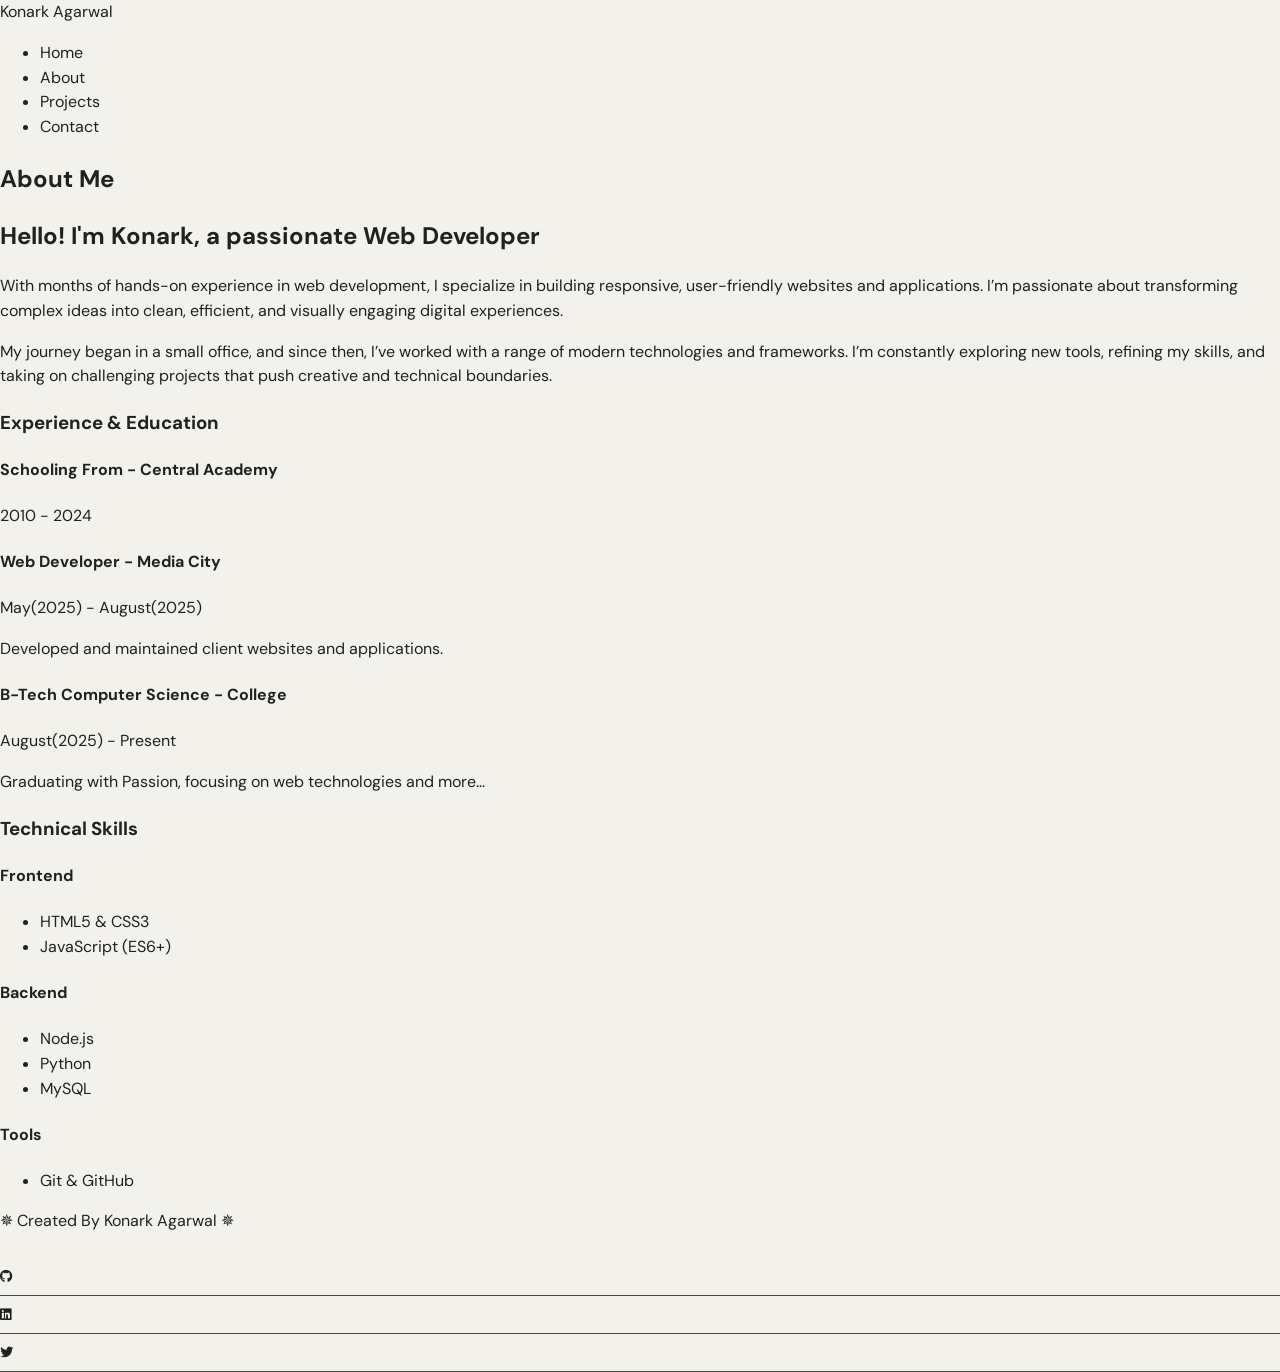
==== about.html @ 5699f6a3 "chore: initial commit of untouched original state" ====
<!DOCTYPE html>
<html lang="en">
<head>
    <meta charset="UTF-8">
    <meta name="viewport" content="width=device-width, initial-scale=1.0">
    <title>About | Konark Agarwal</title>
    <link rel="stylesheet" href="css/style.css">
    <link rel="stylesheet" href="https://cdnjs.cloudflare.com/ajax/libs/font-awesome/6.4.0/css/all.min.css">
</head>
<body>
    <!-- Navigation Header -->
    <header>
        <nav class="navbar">
            <div class="nav-container">
                <a href="index.html" class="nav-logo">Konark Agarwal</a>
                <ul class="nav-menu">
                    <li class="nav-item">
                        <a href="index.html" class="nav-link">Home</a>
                    </li>
                    <li class="nav-item">
                        <a href="about.html" class="nav-link active">About</a>
                    </li>
                    <li class="nav-item">
                        <a href="projects.html" class="nav-link">Projects</a>
                    </li>
                    <li class="nav-item">
                        <a href="contact.html" class="nav-link">Contact</a>
                    </li>
                </ul>
                <div class="hamburger">
                    <span class="bar"></span>
                    <span class="bar"></span>
                    <span class="bar"></span>
                </div>
            </div>
        </nav>
    </header>

    <!-- About Section -->
    <section class="about">
        <div class="container">
            <h1 class="page-title">About Me</h1>
            <div class="about-content">
                <div class="about-text">
                    <h2>Hello! I'm Konark, a passionate Web Developer</h2>
                    <p>
                        With months of hands-on experience in web development, I specialize in 
                        building responsive, user-friendly websites and applications. 
                        I’m passionate about transforming complex ideas into clean, 
                        efficient, and visually engaging digital experiences.
                    </p>
                    <p>
                        My journey began in a small office, and since then, I’ve worked with a 
                        range of modern technologies and frameworks. I’m constantly exploring new tools, 
                        refining my skills, and taking on challenging projects that push creative and 
                        technical boundaries.
                    </p>
                    
                    <div class="experience">
                        <h3>Experience & Education</h3>
                        <div class="timeline">
                            <div class="timeline-item">
                                <h4>Schooling From - Central Academy</h4>
                                <span class="date">2010 - 2024</span>
                                <p></p>
                            </div>
                            <div class="timeline-item">
                                <h4>Web Developer - Media City</h4>
                                <span class="date">May(2025) - August(2025)</span>
                                <p>Developed and maintained client websites and applications.</p>
                            </div>
                            <div class="timeline-item">
                                <h4>B-Tech Computer Science - College</h4>
                                <span class="date">August(2025) - Present</span>
                                <p>Graduating with Passion, focusing on web technologies and more...</p>
                            </div>
                        </div>
                    </div>
                </div>
                
                <div class="about-skills">
                    <h3>Technical Skills</h3>
                    <div class="skills-categories">
                        <div class="skill-category">
                            <h4>Frontend</h4>
                            <ul>
                                <li>HTML5 & CSS3</li>
                                <li>JavaScript (ES6+)</li>
                                <!-- <li>React.js</li>
                                <li>Vue.js</li>
                                <li>TypeScript</li> -->
                            </ul>
                        </div>
                        <div class="skill-category">
                            <h4>Backend</h4>
                            <ul>
                                <li>Node.js</li>
                                <!-- <li>Express.js</li> -->
                                <li>Python</li>
                                <!-- <li>MongoDB</li> -->
                                <li>MySQL</li>
                            </ul>
                        </div>
                        <div class="skill-category">
                            <h4>Tools</h4>
                            <ul>
                                <li>Git & GitHub</li>
                                <!-- <li>Docker</li>
                                <li>AWS</li>
                                <li>Webpack</li>
                                <li>Figma</li> -->
                            </ul>
                        </div>
                    </div>
                </div>
            </div>
        </div>
    </section>

    <!-- Footer -->
    <footer class="footer">
        <div class="container">
            <div class="footer-content">
                <p>✵ Created By Konark Agarwal ✵</p>
                <div class="social-links">
                    <a href="https://github.com/Konark-Agarwal"><i class="fab fa-github"></i></a>
                    <a href="www.linkedin.com/in/konark-agarwal-3a4373375"><i class="fab fa-linkedin"></i></a>
                    <a href="https://x.com/konark_agarwal6"><i class="fab fa-twitter"></i></a>
                </div>
            </div>
        </div>
    </footer>

    <script src="js/script.js"></script>
</body>
</html>
---- css/style.css ----
@import url('https://fonts.googleapis.com/css2?family=DM+Mono:wght@400;500&family=DM+Sans:wght@400;500;600;700&family=Manrope:wght@400;500;600;700;800&family=Newsreader:opsz,wght@6..72,400;6..72,500;6..72,400&display=swap');
:root{--paper:#f3f1eb;--paper-2:#e9e7df;--ink:#20221f;--muted:#777970;--line:#d3d1c8;--accent:#c8f169;--blue:#3748d9;--mono:'DM Mono',monospace;--sans:'DM Sans',sans-serif;--display:'Manrope',sans-serif;--serif:'Newsreader',serif;--gutter:clamp(22px,5.7vw,92px);--max:1440px}*{box-sizing:border-box}html{scroll-behavior:smooth;scroll-padding-top:92px}body{margin:0;background:var(--paper);color:var(--ink);font-family:var(--sans);font-size:16px;line-height:1.55;-webkit-font-smoothing:antialiased}a{color:inherit;text-decoration:none}button{font:inherit}.scroll-progress{position:fixed;z-index:1000;top:0;left:0;width:100%;height:3px;pointer-events:none}.scroll-progress span{display:block;width:0;height:100%;background:var(--blue)}.site-header{height:90px;padding:0 var(--gutter);display:flex;align-items:center;justify-content:space-between;border-bottom:1px solid var(--line);gap:28px;position:relative;z-index:100;background:rgba(243,241,235,.94);backdrop-filter:blur(12px)}.brand{display:flex;align-items:center;gap:12px;min-width:220px}.brand-mark{width:39px;height:39px;border:1.5px solid var(--ink);display:grid;place-items:center;font:800 21px var(--display);letter-spacing:-2px}.brand-mark span{color:var(--blue)}.brand-name{font:700 11px/1.5 var(--mono);letter-spacing:.06em}.brand-name small{display:block;color:var(--muted);font:400 9px/1.6 var(--mono);letter-spacing:.1em}.site-nav{display:flex;align-items:center;gap:clamp(20px,3.3vw,52px)}.site-nav a{font-size:12px;font-weight:600;transition:color .2s}.site-nav a:hover,.underlined-link:hover,.case-link:hover{color:var(--blue)}.site-nav sup{font:10px var(--mono);color:#999;margin-left:4px}.header-cta{font-size:12px;font-weight:700;border-bottom:1px solid var(--ink);padding:7px 0;white-space:nowrap}.header-cta span{margin-left:12px;color:var(--blue)}.menu-toggle{display:none}.page-grid,.section-wrap{max-width:var(--max);margin:0 auto;padding-left:var(--gutter);padding-right:var(--gutter)}.hero{padding-top:clamp(70px,9vw,132px);display:grid;grid-template-columns:minmax(0,1.55fr) minmax(260px,.72fr);column-gap:clamp(40px,8vw,132px);position:relative}.kicker,.section-index,.side-label,.hero-foot,.work-meta,.image-index,.note-mark,.stack-label,.contact-fact>span,.site-footer>span,.site-footer>a:last-of-type{font:10px var(--mono);letter-spacing:.1em}.kicker{display:flex;align-items:center;gap:10px;color:#62655c}.live-dot,.now-state i{width:7px;height:7px;background:#688e34;border-radius:50%;display:inline-block;box-shadow:0 0 0 4px #688e341a}.kicker-rule{width:42px;height:1px;background:#bbb9b0;margin-left:4px}.hero h1{font:800 clamp(54px,7.2vw,106px)/.98 var(--display);letter-spacing:-.085em;margin:36px 0 40px;max-width:950px}.hero h1 em,.section-top h2 em,.about-heading h2 em,.contact-main h2 em{font-family:var(--serif);font-weight:400;letter-spacing:-.07em}.hero h1 em{color:var(--blue)}.hero-bottom{display:grid;grid-template-columns:minmax(220px,490px) 190px;align-items:end;gap:40px}.hero-lede{font-size:clamp(15px,1.35vw,18px);line-height:1.7;color:#62645d;margin:0}.hero-lede strong{color:var(--ink);font-weight:700}.hero-links{display:flex;flex-direction:column;align-items:flex-start;gap:18px;padding-bottom:5px}.button{display:inline-flex;align-items:center;justify-content:space-between;gap:25px;padding:15px 18px;font-size:12px;font-weight:700;transition:transform .25s,background .25s,color .25s}.button:hover{transform:translateY(-3px)}.button-dark{background:var(--ink);color:var(--paper);min-width:185px}.button-dark:hover{background:var(--blue)}.button span{font-size:18px}.underlined-link{font-size:12px;font-weight:700;border-bottom:1px solid var(--line);padding-bottom:5px;transition:color .2s}.underlined-link span{margin-left:10px}.hero-side{padding-top:5px}.side-label{display:flex;justify-content:space-between;color:#6f7169;padding-bottom:13px;border-bottom:1px solid var(--line)}.side-label span{color:#a2a39a}.hero-graphic{height:clamp(290px,33vw,450px);position:relative;overflow:hidden;background:#e8e6de;margin-top:18px}.graphic-grid{position:absolute;inset:0;background-image:linear-gradient(#d5d3ca 1px,transparent 1px),linear-gradient(90deg,#d5d3ca 1px,transparent 1px);background-size:27px 27px;mask-image:linear-gradient(135deg,black,transparent 90%)}.graphic-ring{position:absolute;border:1px solid #a7a99e;border-radius:50%;left:50%;top:48%;transform:translate(-50%,-50%) rotate(-30deg)}.ring-one{width:75%;height:56%;border-color:var(--blue);transform:translate(-50%,-50%) rotate(-35deg)}.ring-two{width:52%;height:90%;transform:translate(-50%,-50%) rotate(43deg)}.graphic-core{position:absolute;left:50%;top:48%;transform:translate(-50%,-50%);width:94px;height:94px;border-radius:50%;display:grid;place-items:center;background:var(--accent);font:800 46px var(--display);letter-spacing:-.1em;box-shadow:0 0 0 12px #c8f1694a}.graphic-core span{color:var(--blue)}.graphic-cross{position:absolute;color:var(--blue);font:22px var(--mono)}.cross-one{top:17%;left:21%}.cross-two{bottom:18%;right:18%}.graphic-caption{position:absolute;font:9px var(--mono);letter-spacing:.1em}.cap-one{top:23%;right:9%;writing-mode:vertical-rl}.cap-two{bottom:20%;left:7%;writing-mode:vertical-rl;transform:rotate(180deg)}.graphic-index{position:absolute;right:10px;bottom:10px;font:9px/1.6 var(--mono);text-align:right;color:#777970}.side-note{display:flex;gap:13px;padding-top:20px}.note-mark{color:var(--blue);font-size:20px}.side-note p{margin:0;color:#696b63;font-size:12px;line-height:1.65;max-width:280px}.hero-foot{grid-column:1/-1;margin-top:75px;padding:18px 0 20px;border-top:1px solid var(--line);display:flex;justify-content:space-between;gap:20px;color:#818279;font-size:9px}.hero-foot a{color:var(--ink)}.signal-strip{background:var(--accent);overflow:hidden;transform:rotate(-1deg) scale(1.01);margin:20px 0 0;padding:15px 0}.signal-track{display:flex;align-items:center;justify-content:space-around;gap:32px;width:max-content;min-width:100%;animation:marquee 36s linear infinite;font:10px var(--mono);letter-spacing:.11em}.signal-track i{font-style:normal;color:var(--blue);font-size:17px}@keyframes marquee{to{transform:translateX(-50%)}}.work-section{padding-top:clamp(90px,12vw,165px);padding-bottom:clamp(85px,11vw,150px)}.section-top{display:flex;justify-content:space-between;align-items:flex-end;gap:45px;margin-bottom:56px}.section-index{color:var(--blue);margin-bottom:23px}.section-top h2,.about-heading h2,.contact-main h2{font:800 clamp(48px,6.5vw,86px)/.98 var(--display);letter-spacing:-.08em;margin:0}.section-top h2 em{color:var(--blue)}.section-intro{max-width:330px;margin:0 0 5px;color:#6c6e66;font-size:14px;line-height:1.8}.work-list{border-top:1px solid var(--line)}.work-card{display:grid;grid-template-columns:minmax(0,1.03fr) minmax(280px,.8fr);gap:clamp(30px,6vw,88px);align-items:center;padding:35px 0;border-bottom:1px solid var(--line)}.work-card-featured{grid-template-columns:minmax(0,1.1fr) minmax(300px,.75fr);padding-top:38px;padding-bottom:38px}.work-image{position:relative;display:block;overflow:hidden;min-height:270px;aspect-ratio:1.42;background:#e2e0d7}.work-card-featured .work-image{aspect-ratio:1.36}.work-image img{display:block;width:100%;height:100%;min-height:270px;object-fit:cover;transition:transform .7s cubic-bezier(.2,.7,.2,1),filter .4s}.work-image:hover img{transform:scale(1.035);filter:saturate(1.04)}.image-index{position:absolute;top:14px;left:14px;padding:7px 9px;background:var(--paper);font-size:9px}.image-arrow{position:absolute;right:14px;bottom:14px;width:42px;height:42px;display:grid;place-items:center;background:var(--accent);color:var(--ink);font-size:22px;transition:background .2s,transform .2s}.work-image:hover .image-arrow{background:var(--blue);color:white;transform:rotate(45deg)}.work-details{padding:12px 0}.work-meta{display:flex;justify-content:space-between;gap:20px;color:#818279;font-size:9px;padding-bottom:17px;border-bottom:1px solid var(--line)}.work-details h3{font:700 clamp(26px,3vw,38px)/1.1 var(--display);letter-spacing:-.06em;margin:24px 0 13px}.work-details>p{color:#6b6d65;font-size:14px;line-height:1.8;max-width:460px;margin:0}.work-bottom{display:flex;justify-content:space-between;align-items:center;gap:20px;margin-top:30px;padding-top:17px;border-top:1px solid var(--line)}.chips{display:flex;flex-wrap:wrap;gap:7px}.chips span,.stack-tags span{border:1px solid var(--line);padding:6px 9px;color:#777970;font:9px var(--mono)}.case-link{font-size:11px;font-weight:700;white-space:nowrap;transition:color .2s}.case-link span{font-size:17px;margin-left:8px;color:var(--blue)}.more-work{display:flex;justify-content:space-between;align-items:center;padding-top:25px;font:10px var(--mono);letter-spacing:.07em;color:#85867d}.more-work a{color:var(--ink);font:700 12px var(--sans);letter-spacing:0;border-bottom:1px solid var(--ink);padding-bottom:5px}.more-work a span{color:var(--blue);margin-left:9px}.about-section{background:var(--paper-2);padding:clamp(85px,11vw,150px) 0}.about-grid{display:grid;grid-template-columns:minmax(0,1fr) minmax(320px,.8fr);gap:clamp(50px,11vw,170px)}.about-heading h2{font-size:clamp(47px,5.9vw,80px)}.about-heading h2 em{color:var(--blue)}.about-doodle{width:205px;height:120px;border:1px solid #c7c5bc;margin-top:55px;position:relative;display:flex;align-items:center;justify-content:center}.about-doodle div{width:72px;height:72px;border:1px solid var(--blue);border-radius:50%;position:relative}.about-doodle div:before,.about-doodle div:after{content:'';position:absolute;background:var(--blue)}.about-doodle div:before{width:100px;height:1px;top:50%;left:-15px;transform:rotate(36deg)}.about-doodle div:after{height:100px;width:1px;left:50%;top:-15px;transform:rotate(36deg)}.about-doodle>span{position:absolute;top:6px;left:10px;color:var(--blue);font-size:21px}.about-doodle small{position:absolute;right:8px;bottom:7px;background:var(--paper-2);padding-left:5px;font:8px var(--mono);letter-spacing:.1em}.about-body{padding-top:35px}.about-body p{color:#696b63;font-size:14px;line-height:1.9;margin:0 0 20px}.about-body .about-lead{font-size:19px;line-height:1.7;color:var(--ink);letter-spacing:-.02em}.principles{margin-top:38px;border-top:1px solid #ceccc3}.principles>div{display:grid;grid-template-columns:38px 1fr;gap:12px;padding:17px 0;border-bottom:1px solid #ceccc3}.principles>div>span{font:10px var(--mono);color:var(--blue);padding-top:4px}.principles strong{font-size:13px}.principles p{font-size:12px;margin:3px 0 0;line-height:1.6}.now-section{padding-top:clamp(90px,12vw,155px);padding-bottom:clamp(90px,12vw,155px)}.now-section .section-top{margin-bottom:45px}.now-list{border-top:1px solid var(--line)}.now-row{display:grid;grid-template-columns:50px minmax(0,1fr) 120px;align-items:start;gap:24px;padding:27px 0;border-bottom:1px solid var(--line)}.now-num{font:11px var(--mono);color:var(--blue);padding-top:6px}.now-row h3{font:700 20px var(--display);letter-spacing:-.04em;margin:0 0 6px}.now-row p{font-size:13px;color:#73756d;line-height:1.7;margin:0;max-width:600px}.now-state{display:flex;align-items:center;justify-content:flex-end;gap:9px;font:9px var(--mono);color:#7b7d74;padding-top:7px}.now-state i{width:6px;height:6px;box-shadow:none}.stack-block{display:grid;grid-template-columns:190px 1fr;gap:25px;padding-top:34px}.stack-label{color:#7d7f76;padding-top:7px}.stack-tags{display:flex;flex-wrap:wrap;gap:8px}.stack-tags span{font-size:10px;padding:8px 11px}.contact-section{background:var(--ink);color:var(--paper);padding:clamp(75px,10vw,130px) 0 0}.contact-grid{display:grid;grid-template-columns:minmax(0,1.2fr) minmax(250px,.65fr);gap:clamp(50px,12vw,170px);padding-bottom:95px}.contact-main .section-index{color:var(--accent)}.contact-main h2{font-size:clamp(50px,6.5vw,86px);margin-bottom:25px}.contact-main h2 em{color:var(--accent)}.contact-main>p{max-width:440px;color:#b2b4ac;line-height:1.8;font-size:14px;margin:0 0 30px}.button-light{background:var(--accent);color:var(--ink);min-width:210px}.button-light:hover{background:var(--paper)}.contact-aside{padding-top:54px}.contact-fact{padding:16px 0;border-bottom:1px solid #454741;display:flex;flex-direction:column;gap:6px}.contact-fact>span{color:#92948b;font-size:9px}.contact-fact strong{font-size:14px;font-weight:500}.social-links{margin-top:24px}.social-links a{display:flex;justify-content:space-between;padding:12px 0;border-bottom:1px solid #454741;font-size:13px;transition:color .2s}.social-links a:hover{color:var(--accent)}.social-links b{font-size:17px;font-weight:400;color:var(--accent)}.social-links small{color:#a7a99f;font:10px var(--mono);margin-left:8px}.site-footer{margin:0 var(--gutter);border-top:1px solid #454741;min-height:92px;display:flex;align-items:center;justify-content:space-between;gap:22px;color:#96988f}.footer-brand{min-width:0;color:var(--paper)}.footer-brand .brand-mark{border-color:#74766e}.footer-brand .brand-name{color:var(--paper)}.site-footer>span,.site-footer>a:last-of-type{font-size:9px}.site-footer>a:last-of-type:hover{color:var(--accent)}.reveal{opacity:0;transform:translateY(18px);transition:opacity .7s ease,transform .7s cubic-bezier(.2,.7,.2,1)}.reveal.is-visible{opacity:1;transform:translateY(0)}@media(min-width:1450px){.hero,.section-wrap{padding-left:0;padding-right:0}.site-footer{max-width:calc(var(--max) - 2 * var(--gutter));margin-left:auto;margin-right:auto}}@media(max-width:1000px){.site-header{gap:20px}.brand{min-width:auto}.site-nav{gap:20px}.header-cta{display:none}.hero{grid-template-columns:minmax(0,1.2fr) minmax(230px,.8fr);column-gap:35px}.hero-bottom{grid-template-columns:1fr}.hero-links{flex-direction:row;align-items:center;flex-wrap:wrap}.work-card,.work-card-featured{grid-template-columns:minmax(0,1fr) minmax(0,.9fr);gap:30px}.work-image,.work-image img{min-height:220px}.about-grid{gap:60px}.contact-grid{gap:70px}}@media(max-width:720px){html{scroll-padding-top:70px}.site-header{height:72px;padding:0 22px}.brand-mark{width:34px;height:34px;font-size:19px}.brand-name{font-size:10px}.menu-toggle{display:flex;margin-left:auto;width:40px;height:40px;border:1px solid var(--line);background:transparent;align-items:center;justify-content:center;flex-direction:column;gap:5px}.menu-toggle span{height:1px;width:16px;background:var(--ink);transition:transform .2s}.menu-toggle[aria-expanded=true] span:first-child{transform:translateY(3px) rotate(45deg)}.menu-toggle[aria-expanded=true] span:last-child{transform:translateY(-3px) rotate(-45deg)}.site-nav{display:none;position:absolute;left:0;right:0;top:71px;background:var(--paper);border-bottom:1px solid var(--line);padding:20px 22px 24px;flex-direction:column;align-items:stretch;gap:0}.site-nav.open{display:flex}.site-nav a{padding:14px 0;border-bottom:1px solid var(--line);font-size:14px}.site-nav sup{float:right}.hero{padding-top:65px;display:flex;flex-direction:column}.kicker{font-size:8px;gap:7px}.kicker-rule{width:20px}.hero h1{font-size:clamp(48px,12vw,78px);margin:28px 0 26px;letter-spacing:-.085em}.hero-bottom{gap:24px}.hero-lede{font-size:15px}.hero-links{gap:17px}.button{padding:14px 15px}.hero-side{padding-top:54px}.hero-graphic{height:330px}.side-note p{max-width:none}.hero-foot{margin-top:45px;flex-wrap:wrap;font-size:8px}.hero-foot span:nth-child(2){display:none}.signal-strip{margin-top:15px;padding:12px 0}.signal-track{font-size:9px;gap:22px}.section-top{display:block;margin-bottom:35px}.section-top h2,.about-heading h2,.contact-main h2{font-size:clamp(47px,11vw,72px)}.section-intro{margin-top:22px;font-size:13px}.work-section{padding-top:85px;padding-bottom:85px}.work-card,.work-card-featured{display:flex;flex-direction:column;align-items:stretch;gap:20px;padding:26px 0}.work-image,.work-card-featured .work-image{aspect-ratio:1.2;min-height:0}.work-image img{min-height:0}.work-details{padding:0}.work-details h3{font-size:30px;margin:19px 0 10px}.work-details>p{font-size:13px}.work-bottom{margin-top:22px}.more-work{font-size:8px;gap:20px}.more-work a{font-size:11px;white-space:nowrap}.about-section{padding:80px 0}.about-grid{display:flex;flex-direction:column;gap:25px}.about-doodle{margin-top:35px;width:180px;height:100px}.about-body{padding-top:0}.about-body .about-lead{font-size:17px}.principles{margin-top:25px}.now-section{padding-top:85px;padding-bottom:85px}.now-row{grid-template-columns:28px 1fr;gap:12px;padding:22px 0}.now-row h3{font-size:18px}.now-row p{font-size:12px}.now-state{grid-column:2;justify-content:flex-start;padding-top:0}.stack-block{display:block;padding-top:30px}.stack-tags{margin-top:15px}.contact-section{padding-top:75px}.contact-grid{display:flex;flex-direction:column;gap:25px;padding-bottom:65px}.contact-main h2{margin-bottom:20px}.contact-main>p{font-size:13px}.contact-aside{padding-top:0}.site-footer{margin:0 22px;padding:22px 0;display:grid;grid-template-columns:1fr auto;gap:20px}.site-footer>span{grid-column:1}.site-footer>a:last-of-type{grid-column:2;grid-row:2}.footer-brand .brand-name{font-size:9px}.footer-brand .brand-name small{font-size:8px}}@media(prefers-reduced-motion:reduce){*,*::before,*::after{scroll-behavior:auto!important;animation-duration:.01ms!important;animation-iteration-count:1!important;transition-duration:.01ms!important}.reveal{opacity:1;transform:none}}
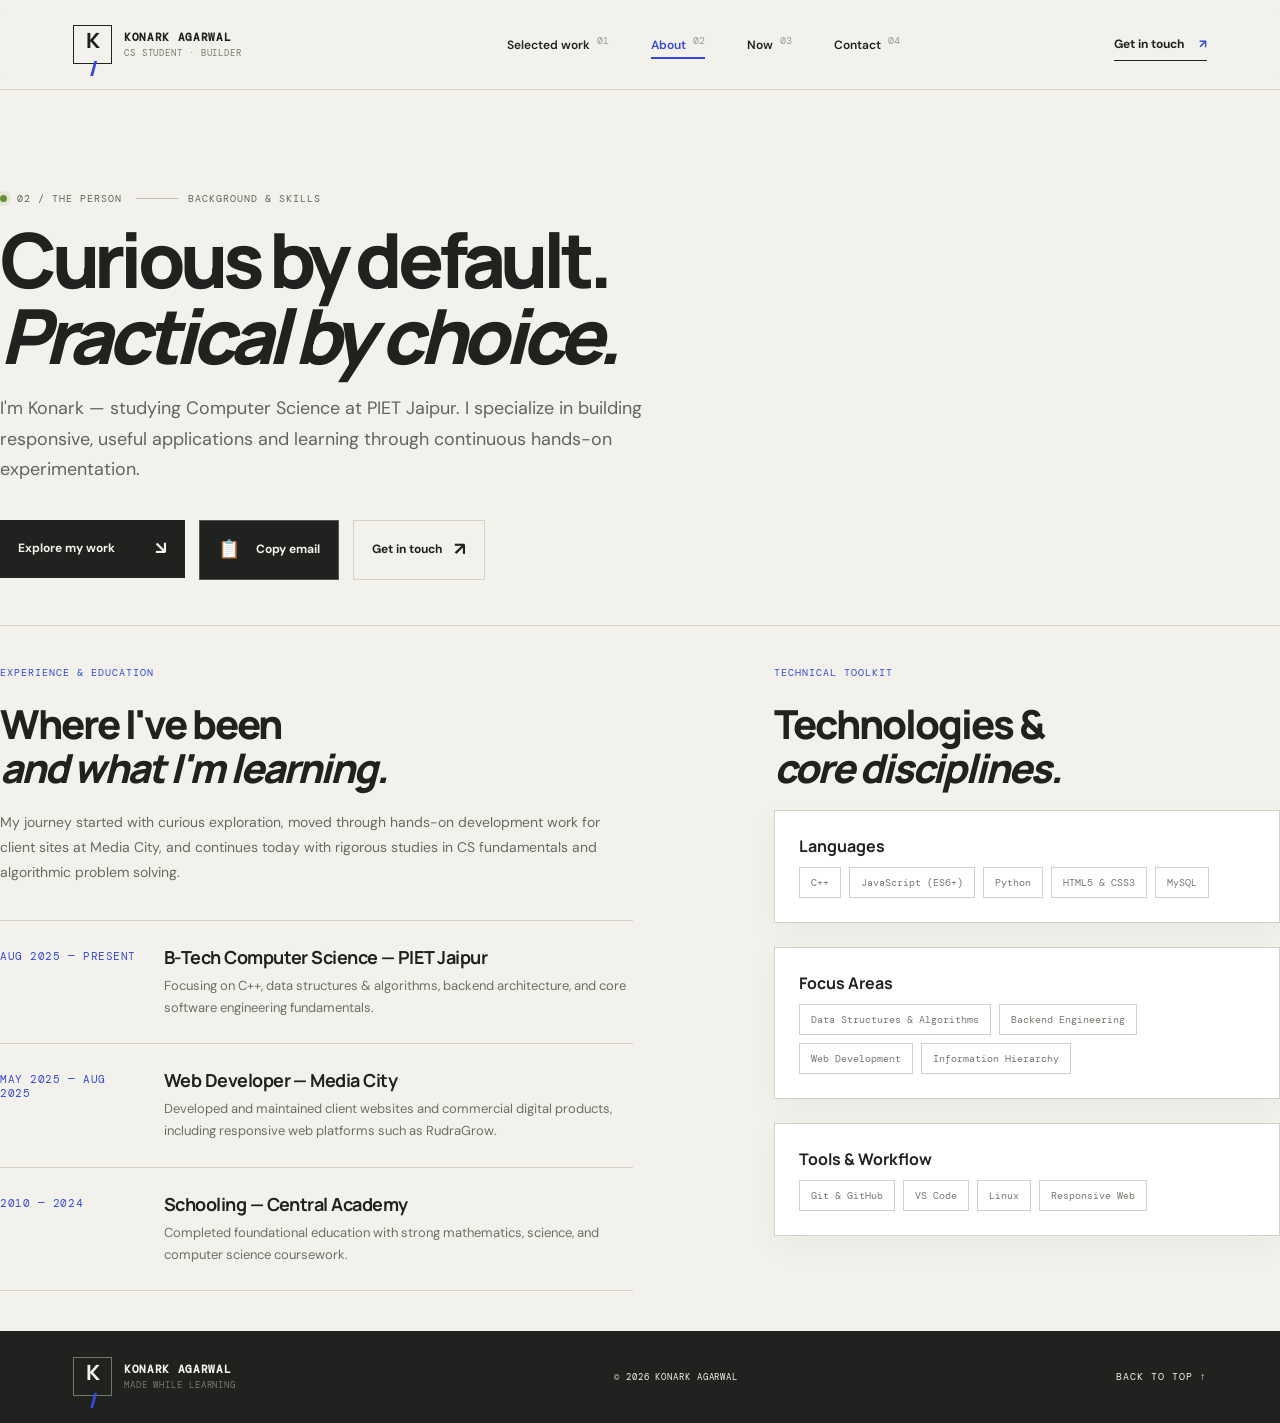
==== commit 318a34ae: "Add konark-dev projects and make all buttons usable" ====
--- a/about.html
+++ b/about.html
@@ -1,136 +1,131 @@
 <!DOCTYPE html>
 <html lang="en">
 <head>
-    <meta charset="UTF-8">
-    <meta name="viewport" content="width=device-width, initial-scale=1.0">
-    <title>About | Konark Agarwal</title>
-    <link rel="stylesheet" href="css/style.css">
-    <link rel="stylesheet" href="https://cdnjs.cloudflare.com/ajax/libs/font-awesome/6.4.0/css/all.min.css">
+  <meta charset="UTF-8">
+  <meta name="viewport" content="width=device-width, initial-scale=1.0">
+  <meta name="theme-color" content="#f3f1eb">
+  <meta name="description" content="About Konark Agarwal — Computer science student at PIET Jaipur, software builder, and web developer.">
+  <title>About — Konark Agarwal</title>
+  <link rel="preconnect" href="https://fonts.googleapis.com">
+  <link rel="preconnect" href="https://fonts.gstatic.com" crossorigin>
+  <link href="https://fonts.googleapis.com/css2?family=DM+Mono:wght@400;500&family=DM+Sans:wght@400;500;600;700&family=Manrope:wght@400;500;600;700;800&family=Newsreader:opsz,wght@6..72,400;6..72,500;6..72,400&display=swap" rel="stylesheet">
+  <link rel="stylesheet" href="css/style.css">
+  <link rel="stylesheet" href="https://cdnjs.cloudflare.com/ajax/libs/font-awesome/6.4.0/css/all.min.css">
 </head>
 <body>
-    <!-- Navigation Header -->
-    <header>
-        <nav class="navbar">
-            <div class="nav-container">
-                <a href="index.html" class="nav-logo">Konark Agarwal</a>
-                <ul class="nav-menu">
-                    <li class="nav-item">
-                        <a href="index.html" class="nav-link">Home</a>
-                    </li>
-                    <li class="nav-item">
-                        <a href="about.html" class="nav-link active">About</a>
-                    </li>
-                    <li class="nav-item">
-                        <a href="projects.html" class="nav-link">Projects</a>
-                    </li>
-                    <li class="nav-item">
-                        <a href="contact.html" class="nav-link">Contact</a>
-                    </li>
-                </ul>
-                <div class="hamburger">
-                    <span class="bar"></span>
-                    <span class="bar"></span>
-                    <span class="bar"></span>
-                </div>
+  <div class="scroll-progress" aria-hidden="true"><span id="progressBar"></span></div>
+
+  <header class="site-header">
+    <a class="brand" href="index.html#home" aria-label="Konark Agarwal home">
+      <span class="brand-mark">K<span>/</span></span>
+      <span class="brand-name">KONARK AGARWAL <small>CS STUDENT · BUILDER</small></span>
+    </a>
+    <button class="menu-toggle" id="menuToggle" aria-label="Toggle navigation" aria-expanded="false" type="button">
+      <span></span><span></span>
+    </button>
+    <nav class="site-nav" id="siteNav" aria-label="Main navigation">
+      <a href="index.html#work" class="nav-link">Selected work <sup>01</sup></a>
+      <a href="about.html" class="nav-link active">About <sup>02</sup></a>
+      <a href="index.html#now" class="nav-link">Now <sup>03</sup></a>
+      <a href="contact.html" class="nav-link">Contact <sup>04</sup></a>
+    </nav>
+    <a class="header-cta" href="mailto:konarkagarwal9999@gmail.com">Get in touch <span>↗</span></a>
+  </header>
+
+  <main class="page-grid subpage-hero">
+    <div>
+      <div class="kicker"><span class="live-dot"></span> 02 / THE PERSON <span class="kicker-rule"></span> BACKGROUND &amp; SKILLS</div>
+      <h1 class="subpage-title">Curious by default.<br><em>Practical by choice.</em></h1>
+      <p class="subpage-lead">
+        I'm Konark — studying Computer Science at PIET Jaipur. I specialize in building responsive, useful applications and learning through continuous hands-on experimentation.
+      </p>
+
+      <div class="hero-links" style="margin-bottom: 40px; flex-direction: row; flex-wrap: wrap; gap: 14px;">
+        <a class="button button-dark" href="index.html#work">Explore my work <span>↘</span></a>
+        <a class="button button-copy" id="copyEmailBtn" data-email="konarkagarwal9999@gmail.com" aria-label="Copy email address" style="background: var(--ink); color: var(--paper);">
+          <span class="copy-icon">📋</span> Copy email
+          <span class="copy-toast" id="copyToast" role="status" aria-live="polite">Copied to clipboard! ✓</span>
+        </a>
+        <a class="button button-outline-light" href="contact.html" style="color: var(--ink); border-color: var(--line);">Get in touch <span>↗</span></a>
+      </div>
+
+      <div class="about-grid" style="border-top: 1px solid var(--line); padding-top: 40px;">
+        <div>
+          <div class="section-index" style="color: var(--blue);">EXPERIENCE &amp; EDUCATION</div>
+          <h2 style="font: 800 clamp(28px, 4vw, 40px)/1.1 var(--display); letter-spacing: -0.05em; margin: 12px 0 20px;">
+            Where I've been<br><em>and what I'm learning.</em>
+          </h2>
+          <p style="color: #696b63; font-size: 14px; line-height: 1.8; margin-bottom: 25px;">
+            My journey started with curious exploration, moved through hands-on development work for client sites at Media City, and continues today with rigorous studies in CS fundamentals and algorithmic problem solving.
+          </p>
+
+          <div class="experience-timeline">
+            <div class="experience-item">
+              <span class="experience-period">AUG 2025 — PRESENT</span>
+              <div>
+                <h4>B-Tech Computer Science — PIET Jaipur</h4>
+                <p>Focusing on C++, data structures &amp; algorithms, backend architecture, and core software engineering fundamentals.</p>
+              </div>
             </div>
-        </nav>
-    </header>
+            <div class="experience-item">
+              <span class="experience-period">MAY 2025 — AUG 2025</span>
+              <div>
+                <h4>Web Developer — Media City</h4>
+                <p>Developed and maintained client websites and commercial digital products, including responsive web platforms such as RudraGrow.</p>
+              </div>
+            </div>
+            <div class="experience-item">
+              <span class="experience-period">2010 — 2024</span>
+              <div>
+                <h4>Schooling — Central Academy</h4>
+                <p>Completed foundational education with strong mathematics, science, and computer science coursework.</p>
+              </div>
+            </div>
+          </div>
+        </div>
 
-    <!-- About Section -->
-    <section class="about">
-        <div class="container">
-            <h1 class="page-title">About Me</h1>
-            <div class="about-content">
-                <div class="about-text">
-                    <h2>Hello! I'm Konark, a passionate Web Developer</h2>
-                    <p>
-                        With months of hands-on experience in web development, I specialize in 
-                        building responsive, user-friendly websites and applications. 
-                        I’m passionate about transforming complex ideas into clean, 
-                        efficient, and visually engaging digital experiences.
-                    </p>
-                    <p>
-                        My journey began in a small office, and since then, I’ve worked with a 
-                        range of modern technologies and frameworks. I’m constantly exploring new tools, 
-                        refining my skills, and taking on challenging projects that push creative and 
-                        technical boundaries.
-                    </p>
-                    
-                    <div class="experience">
-                        <h3>Experience & Education</h3>
-                        <div class="timeline">
-                            <div class="timeline-item">
-                                <h4>Schooling From - Central Academy</h4>
-                                <span class="date">2010 - 2024</span>
-                                <p></p>
-                            </div>
-                            <div class="timeline-item">
-                                <h4>Web Developer - Media City</h4>
-                                <span class="date">May(2025) - August(2025)</span>
-                                <p>Developed and maintained client websites and applications.</p>
-                            </div>
-                            <div class="timeline-item">
-                                <h4>B-Tech Computer Science - College</h4>
-                                <span class="date">August(2025) - Present</span>
-                                <p>Graduating with Passion, focusing on web technologies and more...</p>
-                            </div>
-                        </div>
-                    </div>
-                </div>
-                
-                <div class="about-skills">
-                    <h3>Technical Skills</h3>
-                    <div class="skills-categories">
-                        <div class="skill-category">
-                            <h4>Frontend</h4>
-                            <ul>
-                                <li>HTML5 & CSS3</li>
-                                <li>JavaScript (ES6+)</li>
-                                <!-- <li>React.js</li>
-                                <li>Vue.js</li>
-                                <li>TypeScript</li> -->
-                            </ul>
-                        </div>
-                        <div class="skill-category">
-                            <h4>Backend</h4>
-                            <ul>
-                                <li>Node.js</li>
-                                <!-- <li>Express.js</li> -->
-                                <li>Python</li>
-                                <!-- <li>MongoDB</li> -->
-                                <li>MySQL</li>
-                            </ul>
-                        </div>
-                        <div class="skill-category">
-                            <h4>Tools</h4>
-                            <ul>
-                                <li>Git & GitHub</li>
-                                <!-- <li>Docker</li>
-                                <li>AWS</li>
-                                <li>Webpack</li>
-                                <li>Figma</li> -->
-                            </ul>
-                        </div>
-                    </div>
-                </div>
+        <div>
+          <div class="section-index" style="color: var(--blue);">TECHNICAL TOOLKIT</div>
+          <h2 style="font: 800 clamp(28px, 4vw, 40px)/1.1 var(--display); letter-spacing: -0.05em; margin: 12px 0 20px;">
+            Technologies &amp;<br><em>core disciplines.</em>
+          </h2>
+
+          <div style="display: flex; flex-direction: column; gap: 24px;">
+            <div class="contact-card-box" style="margin-top: 0; padding: 24px;">
+              <h3 style="font: 700 16px var(--display); margin: 0 0 10px;">Languages</h3>
+              <div class="stack-tags">
+                <span>C++</span><span>JavaScript (ES6+)</span><span>Python</span><span>HTML5 &amp; CSS3</span><span>MySQL</span>
+              </div>
             </div>
+
+            <div class="contact-card-box" style="margin-top: 0; padding: 24px;">
+              <h3 style="font: 700 16px var(--display); margin: 0 0 10px;">Focus Areas</h3>
+              <div class="stack-tags">
+                <span>Data Structures &amp; Algorithms</span><span>Backend Engineering</span><span>Web Development</span><span>Information Hierarchy</span>
+              </div>
+            </div>
+
+            <div class="contact-card-box" style="margin-top: 0; padding: 24px;">
+              <h3 style="font: 700 16px var(--display); margin: 0 0 10px;">Tools &amp; Workflow</h3>
+              <div class="stack-tags">
+                <span>Git &amp; GitHub</span><span>VS Code</span><span>Linux</span><span>Responsive Web</span>
+              </div>
+            </div>
+          </div>
         </div>
-    </section>
+      </div>
+    </div>
+  </main>
 
-    <!-- Footer -->
-    <footer class="footer">
-        <div class="container">
-            <div class="footer-content">
-                <p>✵ Created By Konark Agarwal ✵</p>
-                <div class="social-links">
-                    <a href="https://github.com/Konark-Agarwal"><i class="fab fa-github"></i></a>
-                    <a href="www.linkedin.com/in/konark-agarwal-3a4373375"><i class="fab fa-linkedin"></i></a>
-                    <a href="https://x.com/konark_agarwal6"><i class="fab fa-twitter"></i></a>
-                </div>
-            </div>
-        </div>
-    </footer>
+  <footer class="site-footer" style="background: var(--ink); color: var(--paper); border-top: none; margin: 0; padding: 22px var(--gutter);">
+    <a class="brand footer-brand" href="index.html#home">
+      <span class="brand-mark" style="border-color: #74766e;">K<span>/</span></span>
+      <span class="brand-name" style="color: var(--paper);">KONARK AGARWAL <small>MADE WHILE LEARNING</small></span>
+    </a>
+    <span>© <span id="year"></span> KONARK AGARWAL</span>
+    <button type="button" class="back-to-top" id="backToTopBtn" aria-label="Scroll back to top">BACK TO TOP ↑</button>
+  </footer>
 
-    <script src="js/script.js"></script>
+  <script src="js/script.js"></script>
 </body>
 </html>
--- a/css/style.css
+++ b/css/style.css
@@ -1,2 +1,449 @@
 @import url('https://fonts.googleapis.com/css2?family=DM+Mono:wght@400;500&family=DM+Sans:wght@400;500;600;700&family=Manrope:wght@400;500;600;700;800&family=Newsreader:opsz,wght@6..72,400;6..72,500;6..72,400&display=swap');
 :root{--paper:#f3f1eb;--paper-2:#e9e7df;--ink:#20221f;--muted:#777970;--line:#d3d1c8;--accent:#c8f169;--blue:#3748d9;--mono:'DM Mono',monospace;--sans:'DM Sans',sans-serif;--display:'Manrope',sans-serif;--serif:'Newsreader',serif;--gutter:clamp(22px,5.7vw,92px);--max:1440px}*{box-sizing:border-box}html{scroll-behavior:smooth;scroll-padding-top:92px}body{margin:0;background:var(--paper);color:var(--ink);font-family:var(--sans);font-size:16px;line-height:1.55;-webkit-font-smoothing:antialiased}a{color:inherit;text-decoration:none}button{font:inherit}.scroll-progress{position:fixed;z-index:1000;top:0;left:0;width:100%;height:3px;pointer-events:none}.scroll-progress span{display:block;width:0;height:100%;background:var(--blue)}.site-header{height:90px;padding:0 var(--gutter);display:flex;align-items:center;justify-content:space-between;border-bottom:1px solid var(--line);gap:28px;position:relative;z-index:100;background:rgba(243,241,235,.94);backdrop-filter:blur(12px)}.brand{display:flex;align-items:center;gap:12px;min-width:220px}.brand-mark{width:39px;height:39px;border:1.5px solid var(--ink);display:grid;place-items:center;font:800 21px var(--display);letter-spacing:-2px}.brand-mark span{color:var(--blue)}.brand-name{font:700 11px/1.5 var(--mono);letter-spacing:.06em}.brand-name small{display:block;color:var(--muted);font:400 9px/1.6 var(--mono);letter-spacing:.1em}.site-nav{display:flex;align-items:center;gap:clamp(20px,3.3vw,52px)}.site-nav a{font-size:12px;font-weight:600;transition:color .2s}.site-nav a:hover,.underlined-link:hover,.case-link:hover{color:var(--blue)}.site-nav sup{font:10px var(--mono);color:#999;margin-left:4px}.header-cta{font-size:12px;font-weight:700;border-bottom:1px solid var(--ink);padding:7px 0;white-space:nowrap}.header-cta span{margin-left:12px;color:var(--blue)}.menu-toggle{display:none}.page-grid,.section-wrap{max-width:var(--max);margin:0 auto;padding-left:var(--gutter);padding-right:var(--gutter)}.hero{padding-top:clamp(70px,9vw,132px);display:grid;grid-template-columns:minmax(0,1.55fr) minmax(260px,.72fr);column-gap:clamp(40px,8vw,132px);position:relative}.kicker,.section-index,.side-label,.hero-foot,.work-meta,.image-index,.note-mark,.stack-label,.contact-fact>span,.site-footer>span,.site-footer>a:last-of-type{font:10px var(--mono);letter-spacing:.1em}.kicker{display:flex;align-items:center;gap:10px;color:#62655c}.live-dot,.now-state i{width:7px;height:7px;background:#688e34;border-radius:50%;display:inline-block;box-shadow:0 0 0 4px #688e341a}.kicker-rule{width:42px;height:1px;background:#bbb9b0;margin-left:4px}.hero h1{font:800 clamp(54px,7.2vw,106px)/.98 var(--display);letter-spacing:-.085em;margin:36px 0 40px;max-width:950px}.hero h1 em,.section-top h2 em,.about-heading h2 em,.contact-main h2 em{font-family:var(--serif);font-weight:400;letter-spacing:-.07em}.hero h1 em{color:var(--blue)}.hero-bottom{display:grid;grid-template-columns:minmax(220px,490px) 190px;align-items:end;gap:40px}.hero-lede{font-size:clamp(15px,1.35vw,18px);line-height:1.7;color:#62645d;margin:0}.hero-lede strong{color:var(--ink);font-weight:700}.hero-links{display:flex;flex-direction:column;align-items:flex-start;gap:18px;padding-bottom:5px}.button{display:inline-flex;align-items:center;justify-content:space-between;gap:25px;padding:15px 18px;font-size:12px;font-weight:700;transition:transform .25s,background .25s,color .25s}.button:hover{transform:translateY(-3px)}.button-dark{background:var(--ink);color:var(--paper);min-width:185px}.button-dark:hover{background:var(--blue)}.button span{font-size:18px}.underlined-link{font-size:12px;font-weight:700;border-bottom:1px solid var(--line);padding-bottom:5px;transition:color .2s}.underlined-link span{margin-left:10px}.hero-side{padding-top:5px}.side-label{display:flex;justify-content:space-between;color:#6f7169;padding-bottom:13px;border-bottom:1px solid var(--line)}.side-label span{color:#a2a39a}.hero-graphic{height:clamp(290px,33vw,450px);position:relative;overflow:hidden;background:#e8e6de;margin-top:18px}.graphic-grid{position:absolute;inset:0;background-image:linear-gradient(#d5d3ca 1px,transparent 1px),linear-gradient(90deg,#d5d3ca 1px,transparent 1px);background-size:27px 27px;mask-image:linear-gradient(135deg,black,transparent 90%)}.graphic-ring{position:absolute;border:1px solid #a7a99e;border-radius:50%;left:50%;top:48%;transform:translate(-50%,-50%) rotate(-30deg)}.ring-one{width:75%;height:56%;border-color:var(--blue);transform:translate(-50%,-50%) rotate(-35deg)}.ring-two{width:52%;height:90%;transform:translate(-50%,-50%) rotate(43deg)}.graphic-core{position:absolute;left:50%;top:48%;transform:translate(-50%,-50%);width:94px;height:94px;border-radius:50%;display:grid;place-items:center;background:var(--accent);font:800 46px var(--display);letter-spacing:-.1em;box-shadow:0 0 0 12px #c8f1694a}.graphic-core span{color:var(--blue)}.graphic-cross{position:absolute;color:var(--blue);font:22px var(--mono)}.cross-one{top:17%;left:21%}.cross-two{bottom:18%;right:18%}.graphic-caption{position:absolute;font:9px var(--mono);letter-spacing:.1em}.cap-one{top:23%;right:9%;writing-mode:vertical-rl}.cap-two{bottom:20%;left:7%;writing-mode:vertical-rl;transform:rotate(180deg)}.graphic-index{position:absolute;right:10px;bottom:10px;font:9px/1.6 var(--mono);text-align:right;color:#777970}.side-note{display:flex;gap:13px;padding-top:20px}.note-mark{color:var(--blue);font-size:20px}.side-note p{margin:0;color:#696b63;font-size:12px;line-height:1.65;max-width:280px}.hero-foot{grid-column:1/-1;margin-top:75px;padding:18px 0 20px;border-top:1px solid var(--line);display:flex;justify-content:space-between;gap:20px;color:#818279;font-size:9px}.hero-foot a{color:var(--ink)}.signal-strip{background:var(--accent);overflow:hidden;transform:rotate(-1deg) scale(1.01);margin:20px 0 0;padding:15px 0}.signal-track{display:flex;align-items:center;justify-content:space-around;gap:32px;width:max-content;min-width:100%;animation:marquee 36s linear infinite;font:10px var(--mono);letter-spacing:.11em}.signal-track i{font-style:normal;color:var(--blue);font-size:17px}@keyframes marquee{to{transform:translateX(-50%)}}.work-section{padding-top:clamp(90px,12vw,165px);padding-bottom:clamp(85px,11vw,150px)}.section-top{display:flex;justify-content:space-between;align-items:flex-end;gap:45px;margin-bottom:56px}.section-index{color:var(--blue);margin-bottom:23px}.section-top h2,.about-heading h2,.contact-main h2{font:800 clamp(48px,6.5vw,86px)/.98 var(--display);letter-spacing:-.08em;margin:0}.section-top h2 em{color:var(--blue)}.section-intro{max-width:330px;margin:0 0 5px;color:#6c6e66;font-size:14px;line-height:1.8}.work-list{border-top:1px solid var(--line)}.work-card{display:grid;grid-template-columns:minmax(0,1.03fr) minmax(280px,.8fr);gap:clamp(30px,6vw,88px);align-items:center;padding:35px 0;border-bottom:1px solid var(--line)}.work-card-featured{grid-template-columns:minmax(0,1.1fr) minmax(300px,.75fr);padding-top:38px;padding-bottom:38px}.work-image{position:relative;display:block;overflow:hidden;min-height:270px;aspect-ratio:1.42;background:#e2e0d7}.work-card-featured .work-image{aspect-ratio:1.36}.work-image img{display:block;width:100%;height:100%;min-height:270px;object-fit:cover;transition:transform .7s cubic-bezier(.2,.7,.2,1),filter .4s}.work-image:hover img{transform:scale(1.035);filter:saturate(1.04)}.image-index{position:absolute;top:14px;left:14px;padding:7px 9px;background:var(--paper);font-size:9px}.image-arrow{position:absolute;right:14px;bottom:14px;width:42px;height:42px;display:grid;place-items:center;background:var(--accent);color:var(--ink);font-size:22px;transition:background .2s,transform .2s}.work-image:hover .image-arrow{background:var(--blue);color:white;transform:rotate(45deg)}.work-details{padding:12px 0}.work-meta{display:flex;justify-content:space-between;gap:20px;color:#818279;font-size:9px;padding-bottom:17px;border-bottom:1px solid var(--line)}.work-details h3{font:700 clamp(26px,3vw,38px)/1.1 var(--display);letter-spacing:-.06em;margin:24px 0 13px}.work-details>p{color:#6b6d65;font-size:14px;line-height:1.8;max-width:460px;margin:0}.work-bottom{display:flex;justify-content:space-between;align-items:center;gap:20px;margin-top:30px;padding-top:17px;border-top:1px solid var(--line)}.chips{display:flex;flex-wrap:wrap;gap:7px}.chips span,.stack-tags span{border:1px solid var(--line);padding:6px 9px;color:#777970;font:9px var(--mono)}.case-link{font-size:11px;font-weight:700;white-space:nowrap;transition:color .2s}.case-link span{font-size:17px;margin-left:8px;color:var(--blue)}.more-work{display:flex;justify-content:space-between;align-items:center;padding-top:25px;font:10px var(--mono);letter-spacing:.07em;color:#85867d}.more-work a{color:var(--ink);font:700 12px var(--sans);letter-spacing:0;border-bottom:1px solid var(--ink);padding-bottom:5px}.more-work a span{color:var(--blue);margin-left:9px}.about-section{background:var(--paper-2);padding:clamp(85px,11vw,150px) 0}.about-grid{display:grid;grid-template-columns:minmax(0,1fr) minmax(320px,.8fr);gap:clamp(50px,11vw,170px)}.about-heading h2{font-size:clamp(47px,5.9vw,80px)}.about-heading h2 em{color:var(--blue)}.about-doodle{width:205px;height:120px;border:1px solid #c7c5bc;margin-top:55px;position:relative;display:flex;align-items:center;justify-content:center}.about-doodle div{width:72px;height:72px;border:1px solid var(--blue);border-radius:50%;position:relative}.about-doodle div:before,.about-doodle div:after{content:'';position:absolute;background:var(--blue)}.about-doodle div:before{width:100px;height:1px;top:50%;left:-15px;transform:rotate(36deg)}.about-doodle div:after{height:100px;width:1px;left:50%;top:-15px;transform:rotate(36deg)}.about-doodle>span{position:absolute;top:6px;left:10px;color:var(--blue);font-size:21px}.about-doodle small{position:absolute;right:8px;bottom:7px;background:var(--paper-2);padding-left:5px;font:8px var(--mono);letter-spacing:.1em}.about-body{padding-top:35px}.about-body p{color:#696b63;font-size:14px;line-height:1.9;margin:0 0 20px}.about-body .about-lead{font-size:19px;line-height:1.7;color:var(--ink);letter-spacing:-.02em}.principles{margin-top:38px;border-top:1px solid #ceccc3}.principles>div{display:grid;grid-template-columns:38px 1fr;gap:12px;padding:17px 0;border-bottom:1px solid #ceccc3}.principles>div>span{font:10px var(--mono);color:var(--blue);padding-top:4px}.principles strong{font-size:13px}.principles p{font-size:12px;margin:3px 0 0;line-height:1.6}.now-section{padding-top:clamp(90px,12vw,155px);padding-bottom:clamp(90px,12vw,155px)}.now-section .section-top{margin-bottom:45px}.now-list{border-top:1px solid var(--line)}.now-row{display:grid;grid-template-columns:50px minmax(0,1fr) 120px;align-items:start;gap:24px;padding:27px 0;border-bottom:1px solid var(--line)}.now-num{font:11px var(--mono);color:var(--blue);padding-top:6px}.now-row h3{font:700 20px var(--display);letter-spacing:-.04em;margin:0 0 6px}.now-row p{font-size:13px;color:#73756d;line-height:1.7;margin:0;max-width:600px}.now-state{display:flex;align-items:center;justify-content:flex-end;gap:9px;font:9px var(--mono);color:#7b7d74;padding-top:7px}.now-state i{width:6px;height:6px;box-shadow:none}.stack-block{display:grid;grid-template-columns:190px 1fr;gap:25px;padding-top:34px}.stack-label{color:#7d7f76;padding-top:7px}.stack-tags{display:flex;flex-wrap:wrap;gap:8px}.stack-tags span{font-size:10px;padding:8px 11px}.contact-section{background:var(--ink);color:var(--paper);padding:clamp(75px,10vw,130px) 0 0}.contact-grid{display:grid;grid-template-columns:minmax(0,1.2fr) minmax(250px,.65fr);gap:clamp(50px,12vw,170px);padding-bottom:95px}.contact-main .section-index{color:var(--accent)}.contact-main h2{font-size:clamp(50px,6.5vw,86px);margin-bottom:25px}.contact-main h2 em{color:var(--accent)}.contact-main>p{max-width:440px;color:#b2b4ac;line-height:1.8;font-size:14px;margin:0 0 30px}.button-light{background:var(--accent);color:var(--ink);min-width:210px}.button-light:hover{background:var(--paper)}.contact-aside{padding-top:54px}.contact-fact{padding:16px 0;border-bottom:1px solid #454741;display:flex;flex-direction:column;gap:6px}.contact-fact>span{color:#92948b;font-size:9px}.contact-fact strong{font-size:14px;font-weight:500}.social-links{margin-top:24px}.social-links a{display:flex;justify-content:space-between;padding:12px 0;border-bottom:1px solid #454741;font-size:13px;transition:color .2s}.social-links a:hover{color:var(--accent)}.social-links b{font-size:17px;font-weight:400;color:var(--accent)}.social-links small{color:#a7a99f;font:10px var(--mono);margin-left:8px}.site-footer{margin:0 var(--gutter);border-top:1px solid #454741;min-height:92px;display:flex;align-items:center;justify-content:space-between;gap:22px;color:#96988f}.footer-brand{min-width:0;color:var(--paper)}.footer-brand .brand-mark{border-color:#74766e}.footer-brand .brand-name{color:var(--paper)}.site-footer>span,.site-footer>a:last-of-type{font-size:9px}.site-footer>a:last-of-type:hover{color:var(--accent)}.reveal{opacity:0;transform:translateY(18px);transition:opacity .7s ease,transform .7s cubic-bezier(.2,.7,.2,1)}.reveal.is-visible{opacity:1;transform:translateY(0)}@media(min-width:1450px){.hero,.section-wrap{padding-left:0;padding-right:0}.site-footer{max-width:calc(var(--max) - 2 * var(--gutter));margin-left:auto;margin-right:auto}}@media(max-width:1000px){.site-header{gap:20px}.brand{min-width:auto}.site-nav{gap:20px}.header-cta{display:none}.hero{grid-template-columns:minmax(0,1.2fr) minmax(230px,.8fr);column-gap:35px}.hero-bottom{grid-template-columns:1fr}.hero-links{flex-direction:row;align-items:center;flex-wrap:wrap}.work-card,.work-card-featured{grid-template-columns:minmax(0,1fr) minmax(0,.9fr);gap:30px}.work-image,.work-image img{min-height:220px}.about-grid{gap:60px}.contact-grid{gap:70px}}@media(max-width:720px){html{scroll-padding-top:70px}.site-header{height:72px;padding:0 22px}.brand-mark{width:34px;height:34px;font-size:19px}.brand-name{font-size:10px}.menu-toggle{display:flex;margin-left:auto;width:40px;height:40px;border:1px solid var(--line);background:transparent;align-items:center;justify-content:center;flex-direction:column;gap:5px}.menu-toggle span{height:1px;width:16px;background:var(--ink);transition:transform .2s}.menu-toggle[aria-expanded=true] span:first-child{transform:translateY(3px) rotate(45deg)}.menu-toggle[aria-expanded=true] span:last-child{transform:translateY(-3px) rotate(-45deg)}.site-nav{display:none;position:absolute;left:0;right:0;top:71px;background:var(--paper);border-bottom:1px solid var(--line);padding:20px 22px 24px;flex-direction:column;align-items:stretch;gap:0}.site-nav.open{display:flex}.site-nav a{padding:14px 0;border-bottom:1px solid var(--line);font-size:14px}.site-nav sup{float:right}.hero{padding-top:65px;display:flex;flex-direction:column}.kicker{font-size:8px;gap:7px}.kicker-rule{width:20px}.hero h1{font-size:clamp(48px,12vw,78px);margin:28px 0 26px;letter-spacing:-.085em}.hero-bottom{gap:24px}.hero-lede{font-size:15px}.hero-links{gap:17px}.button{padding:14px 15px}.hero-side{padding-top:54px}.hero-graphic{height:330px}.side-note p{max-width:none}.hero-foot{margin-top:45px;flex-wrap:wrap;font-size:8px}.hero-foot span:nth-child(2){display:none}.signal-strip{margin-top:15px;padding:12px 0}.signal-track{font-size:9px;gap:22px}.section-top{display:block;margin-bottom:35px}.section-top h2,.about-heading h2,.contact-main h2{font-size:clamp(47px,11vw,72px)}.section-intro{margin-top:22px;font-size:13px}.work-section{padding-top:85px;padding-bottom:85px}.work-card,.work-card-featured{display:flex;flex-direction:column;align-items:stretch;gap:20px;padding:26px 0}.work-image,.work-card-featured .work-image{aspect-ratio:1.2;min-height:0}.work-image img{min-height:0}.work-details{padding:0}.work-details h3{font-size:30px;margin:19px 0 10px}.work-details>p{font-size:13px}.work-bottom{margin-top:22px}.more-work{font-size:8px;gap:20px}.more-work a{font-size:11px;white-space:nowrap}.about-section{padding:80px 0}.about-grid{display:flex;flex-direction:column;gap:25px}.about-doodle{margin-top:35px;width:180px;height:100px}.about-body{padding-top:0}.about-body .about-lead{font-size:17px}.principles{margin-top:25px}.now-section{padding-top:85px;padding-bottom:85px}.now-row{grid-template-columns:28px 1fr;gap:12px;padding:22px 0}.now-row h3{font-size:18px}.now-row p{font-size:12px}.now-state{grid-column:2;justify-content:flex-start;padding-top:0}.stack-block{display:block;padding-top:30px}.stack-tags{margin-top:15px}.contact-section{padding-top:75px}.contact-grid{display:flex;flex-direction:column;gap:25px;padding-bottom:65px}.contact-main h2{margin-bottom:20px}.contact-main>p{font-size:13px}.contact-aside{padding-top:0}.site-footer{margin:0 22px;padding:22px 0;display:grid;grid-template-columns:1fr auto;gap:20px}.site-footer>span{grid-column:1}.site-footer>a:last-of-type{grid-column:2;grid-row:2}.footer-brand .brand-name{font-size:9px}.footer-brand .brand-name small{font-size:8px}}@media(prefers-reduced-motion:reduce){*,*::before,*::after{scroll-behavior:auto!important;animation-duration:.01ms!important;animation-iteration-count:1!important;transition-duration:.01ms!important}.reveal{opacity:1;transform:none}}
+
+/* ==========================================================================
+   BUTTON & INTERACTIVE ENHANCEMENTS
+   ========================================================================== */
+button {
+  font: inherit;
+  cursor: pointer;
+  border: none;
+  background: none;
+  padding: 0;
+  color: inherit;
+}
+button:focus-visible,
+a:focus-visible,
+input:focus-visible,
+textarea:focus-visible {
+  outline: 2px solid var(--blue);
+  outline-offset: 3px;
+}
+.button,
+.filter-btn,
+.case-link,
+.image-arrow,
+.menu-toggle,
+.back-to-top,
+.preview-btn,
+.button-copy,
+.modal-close,
+.social-links a {
+  cursor: pointer;
+}
+.button:active,
+.filter-btn:active,
+.button-copy:active,
+.preview-btn:active {
+  transform: translateY(1px);
+}
+
+/* Active navigation link indication (Scroll-Spy) */
+.site-nav a.active {
+  color: var(--blue);
+  position: relative;
+}
+.site-nav a.active::after {
+  content: '';
+  position: absolute;
+  left: 0;
+  bottom: -4px;
+  width: 100%;
+  height: 2px;
+  background: var(--blue);
+}
+
+/* Project Category Filter Bar */
+.project-filters {
+  display: flex;
+  flex-wrap: wrap;
+  align-items: center;
+  gap: 10px;
+  margin: 0 0 32px 0;
+}
+.filter-btn {
+  display: inline-flex;
+  align-items: center;
+  gap: 7px;
+  padding: 8px 16px;
+  font: 600 11px/1 var(--mono);
+  letter-spacing: 0.06em;
+  color: var(--ink);
+  background: var(--paper-2);
+  border: 1px solid var(--line);
+  border-radius: 999px;
+  transition: all 0.2s ease;
+}
+.filter-btn:hover {
+  background: #ffffff;
+  border-color: var(--ink);
+}
+.filter-btn.active {
+  background: var(--ink);
+  color: var(--paper);
+  border-color: var(--ink);
+}
+
+.work-card.is-hidden {
+  display: none !important;
+}
+
+/* Project Card Actions & Preview Button */
+.card-actions {
+  display: flex;
+  align-items: center;
+  gap: 14px;
+  flex-wrap: wrap;
+}
+.preview-btn {
+  font: 700 11px/1 var(--mono);
+  color: var(--ink);
+  background: var(--paper-2);
+  border: 1px solid var(--line);
+  padding: 6px 12px;
+  border-radius: 2px;
+  transition: all 0.2s;
+  display: inline-flex;
+  align-items: center;
+  gap: 6px;
+}
+.preview-btn:hover {
+  color: var(--blue);
+  border-color: var(--blue);
+  background: rgba(55, 72, 217, 0.06);
+}
+
+/* Contact Actions & Usable Copy Email Button */
+.contact-actions {
+  display: flex;
+  flex-wrap: wrap;
+  align-items: center;
+  gap: 14px;
+  margin-top: 25px;
+  position: relative;
+}
+.button-copy {
+  background: rgba(255, 255, 255, 0.12);
+  color: var(--paper);
+  border: 1px solid rgba(255, 255, 255, 0.24);
+  padding: 15px 18px;
+  font-size: 12px;
+  font-weight: 700;
+  display: inline-flex;
+  align-items: center;
+  justify-content: space-between;
+  gap: 16px;
+  position: relative;
+  transition: all 0.25s ease;
+}
+.button-copy:hover {
+  background: rgba(255, 255, 255, 0.22);
+  border-color: var(--paper);
+  transform: translateY(-3px);
+}
+.copy-icon {
+  font-size: 14px;
+}
+.copy-toast {
+  position: absolute;
+  bottom: calc(100% + 12px);
+  left: 50%;
+  transform: translateX(-50%) translateY(6px);
+  background: var(--accent);
+  color: var(--ink);
+  padding: 6px 12px;
+  font: 700 10px/1.4 var(--mono);
+  letter-spacing: 0.05em;
+  white-space: nowrap;
+  border-radius: 4px;
+  box-shadow: 0 4px 16px rgba(0, 0, 0, 0.25);
+  pointer-events: none;
+  opacity: 0;
+  visibility: hidden;
+  transition: opacity 0.2s, transform 0.2s, visibility 0.2s;
+  z-index: 50;
+}
+.copy-toast::after {
+  content: '';
+  position: absolute;
+  top: 100%;
+  left: 50%;
+  transform: translateX(-50%);
+  border: 5px solid transparent;
+  border-top-color: var(--accent);
+}
+.copy-toast.show {
+  opacity: 1;
+  visibility: visible;
+  transform: translateX(-50%) translateY(0);
+}
+
+.button-outline-light {
+  background: transparent;
+  color: var(--paper);
+  border: 1px solid rgba(255, 255, 255, 0.35);
+  padding: 15px 18px;
+  font-size: 12px;
+  font-weight: 700;
+  display: inline-flex;
+  align-items: center;
+  gap: 12px;
+  transition: all 0.25s;
+}
+.button-outline-light:hover {
+  border-color: var(--accent);
+  color: var(--accent);
+  transform: translateY(-3px);
+}
+
+.back-to-top {
+  color: inherit;
+  font: 10px var(--mono);
+  letter-spacing: 0.1em;
+  transition: color 0.2s;
+  padding: 6px 0;
+  background: none;
+  border: none;
+}
+.back-to-top:hover {
+  color: var(--accent);
+}
+
+/* ==========================================================================
+   MODALS (Quick Preview & Quick Message)
+   ========================================================================== */
+.modal-overlay {
+  position: fixed;
+  inset: 0;
+  background: rgba(18, 19, 17, 0.72);
+  backdrop-filter: blur(6px);
+  z-index: 2000;
+  display: flex;
+  align-items: center;
+  justify-content: center;
+  padding: 20px;
+  opacity: 0;
+  visibility: hidden;
+  transition: opacity 0.25s ease, visibility 0.25s ease;
+}
+.modal-overlay.open {
+  opacity: 1;
+  visibility: visible;
+}
+.modal-box {
+  background: var(--paper);
+  color: var(--ink);
+  max-width: 600px;
+  width: 100%;
+  max-height: 88vh;
+  overflow-y: auto;
+  padding: 34px 36px;
+  position: relative;
+  box-shadow: 0 24px 60px rgba(0, 0, 0, 0.35);
+  transform: translateY(18px) scale(0.98);
+  transition: transform 0.25s cubic-bezier(0.16, 1, 0.3, 1);
+  border: 1px solid var(--line);
+}
+.modal-overlay.open .modal-box {
+  transform: translateY(0) scale(1);
+}
+.modal-close {
+  position: absolute;
+  top: 18px;
+  right: 18px;
+  width: 36px;
+  height: 36px;
+  display: grid;
+  place-items: center;
+  font-size: 18px;
+  font-weight: 700;
+  border: 1px solid var(--line);
+  background: var(--paper-2);
+  border-radius: 50%;
+  transition: all 0.2s;
+}
+.modal-close:hover {
+  background: var(--ink);
+  color: var(--paper);
+}
+.modal-header {
+  margin-bottom: 20px;
+  padding-right: 40px;
+}
+.modal-category {
+  font: 10px var(--mono);
+  letter-spacing: 0.1em;
+  color: var(--blue);
+}
+.modal-header h3 {
+  font: 800 clamp(24px, 3.2vw, 32px)/1.15 var(--display);
+  letter-spacing: -0.05em;
+  margin: 6px 0 0;
+}
+.modal-image {
+  width: 100%;
+  max-height: 290px;
+  object-fit: cover;
+  border: 1px solid var(--line);
+  margin-bottom: 18px;
+}
+.modal-body p {
+  color: #61635b;
+  font-size: 14px;
+  line-height: 1.8;
+  margin: 0 0 18px;
+}
+.modal-footer {
+  display: flex;
+  align-items: center;
+  justify-content: space-between;
+  gap: 16px;
+  padding-top: 20px;
+  border-top: 1px solid var(--line);
+  margin-top: 20px;
+}
+
+/* Contact Form Styling */
+.editorial-form {
+  display: flex;
+  flex-direction: column;
+  gap: 16px;
+}
+.form-row {
+  display: grid;
+  grid-template-columns: 1fr 1fr;
+  gap: 14px;
+}
+@media (max-width: 540px) {
+  .form-row {
+    grid-template-columns: 1fr;
+  }
+}
+.form-field {
+  display: flex;
+  flex-direction: column;
+  gap: 6px;
+}
+.form-field label {
+  font: 10px var(--mono);
+  letter-spacing: 0.08em;
+  color: var(--muted);
+  text-transform: uppercase;
+}
+.form-input,
+.form-textarea {
+  width: 100%;
+  padding: 12px 14px;
+  font: 14px/1.5 var(--sans);
+  background: var(--paper-2);
+  border: 1px solid var(--line);
+  color: var(--ink);
+  outline: none;
+  transition: border-color 0.2s, background 0.2s;
+  box-sizing: border-box;
+}
+.form-input:focus,
+.form-textarea:focus {
+  border-color: var(--blue);
+  background: #ffffff;
+}
+.form-textarea {
+  resize: vertical;
+  min-height: 100px;
+}
+.form-buttons {
+  display: flex;
+  align-items: center;
+  gap: 12px;
+  margin-top: 8px;
+}
+.message-status {
+  padding: 12px 16px;
+  font: 13px var(--sans);
+  border-radius: 4px;
+  display: none;
+  margin-top: 12px;
+}
+.message-status.success {
+  display: block;
+  background: #eef7e6;
+  border: 1px solid #739d43;
+  color: #2e540e;
+}
+.message-status.error {
+  display: block;
+  background: #fdf0ee;
+  border: 1px solid #d9534f;
+  color: #a31c17;
+}
+.message-status.loading {
+  display: block;
+  background: #f0f2fc;
+  border: 1px solid var(--blue);
+  color: var(--blue);
+}
+.btn-loading {
+  opacity: 0.65;
+  pointer-events: none;
+}
+
+/* ==========================================================================
+   STANDALONE PAGES STYLING (about.html, contact.html)
+   ========================================================================== */
+.subpage-hero {
+  padding: clamp(60px, 8vw, 110px) 0 40px;
+}
+.subpage-title {
+  font: 800 clamp(44px, 6.5vw, 76px)/1 var(--display);
+  letter-spacing: -0.07em;
+  margin: 16px 0 20px;
+}
+.subpage-lead {
+  font-size: clamp(16px, 1.4vw, 20px);
+  line-height: 1.7;
+  color: #62645d;
+  max-width: 680px;
+  margin: 0 0 35px;
+}
+.experience-timeline {
+  margin-top: 35px;
+  border-top: 1px solid var(--line);
+}
+.experience-item {
+  display: grid;
+  grid-template-columns: 140px 1fr;
+  gap: 24px;
+  padding: 24px 0;
+  border-bottom: 1px solid var(--line);
+}
+@media (max-width: 600px) {
+  .experience-item {
+    grid-template-columns: 1fr;
+    gap: 8px;
+  }
+}
+.experience-period {
+  font: 11px var(--mono);
+  color: var(--blue);
+  letter-spacing: 0.05em;
+  padding-top: 4px;
+}
+.experience-item h4 {
+  font: 700 18px var(--display);
+  letter-spacing: -0.03em;
+  margin: 0 0 6px;
+}
+.experience-item p {
+  font-size: 13px;
+  color: #6e7068;
+  line-height: 1.7;
+  margin: 0;
+}
+.contact-card-box {
+  background: #ffffff;
+  border: 1px solid var(--line);
+  padding: clamp(24px, 4vw, 44px);
+  margin-top: 30px;
+  box-shadow: 0 10px 30px rgba(0, 0, 0, 0.04);
+}
+
